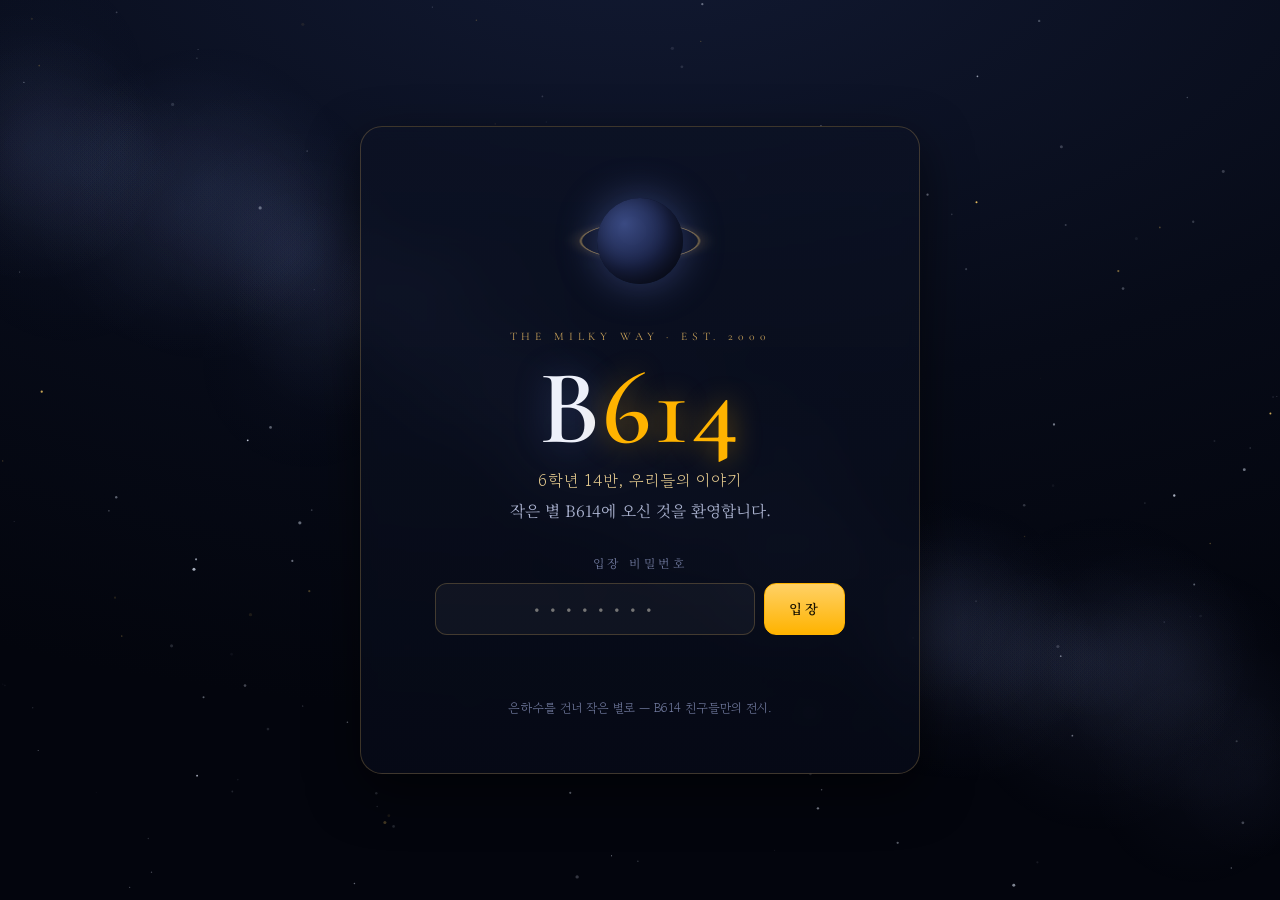
==== index.html @ b43a75d9 "B614 갤러리 최초 배포" ====
<!DOCTYPE html>
<html lang="ko">
<head>
  <meta charset="UTF-8" />
  <meta name="viewport" content="width=device-width, initial-scale=1.0, viewport-fit=cover" />
  <meta name="robots" content="noindex,nofollow" />
  <title>B614 — The Milky Way</title>
  <link rel="preconnect" href="https://fonts.googleapis.com" />
  <link rel="preconnect" href="https://fonts.gstatic.com" crossorigin />
  <link href="https://fonts.googleapis.com/css2?family=Gowun+Batang:wght@400;700&family=Noto+Serif+KR:wght@400;600;900&family=Cormorant+Garamond:ital,wght@0,400;0,600;1,400&display=swap" rel="stylesheet" />
  <link rel="stylesheet" href="css/style.css" />
</head>
<body class="page-intro">
  <canvas id="starfield" aria-hidden="true"></canvas>

  <main class="intro-wrap" id="introWrap">
    <div class="intro-card">
      <div class="planet" aria-hidden="true">
        <span class="planet-ring"></span>
        <span class="planet-body"></span>
      </div>
      <p class="kicker">THE MILKY WAY · est. 2000</p>
      <h1 class="logo">B<span class="logo-num">614</span></h1>
      <p class="tagline" id="introTagline">6학년 14반, 우리들의 이야기</p>
      <p class="intro-text" id="introText">작은 별 B614에 오신 것을 환영합니다.</p>

      <form id="gateForm" class="gate" autocomplete="off">
        <label class="gate-label" for="pw">입장 비밀번호</label>
        <div class="gate-row">
          <input type="password" id="pw" name="pw" inputmode="text"
                 placeholder="• • • • • • • •" aria-describedby="gateMsg" />
          <button type="submit" class="gate-btn">입장</button>
        </div>
        <p class="gate-msg" id="gateMsg" role="status" aria-live="polite"></p>
      </form>
      <p class="hint">은하수를 건너 작은 별로 — B614 친구들만의 전시.</p>
    </div>
  </main>

  <script src="js/auth.js"></script>
  <script src="js/starfield.js"></script>
  <script src="js/intro.js"></script>
</body>
</html>
---- css/style.css ----
/* ============================================================
   B614 — The Milky Way  /  gallery stylesheet
   딥네이비 미술관 + 골드 액자 + 코닥 옐로우 포인트 + 은하수
   ============================================================ */

:root{
  --navy-0:#070b18;     /* 가장 깊은 밤 */
  --navy-1:#0c1224;
  --navy-2:#121a33;
  --navy-3:#1b2748;
  --wall:#10162b;       /* 전시실 벽 */
  --wall-2:#0a0f1f;
  --gold:#c9a25a;
  --gold-soft:#e3c98e;
  --gold-deep:#9a7836;
  --kodak:#ffb300;      /* 코닥 옐로우 */
  --kodak-soft:#ffd166;
  --ink:#eef1fb;
  --ink-dim:#aab2cf;
  --ink-faint:#6f789c;
  --line:rgba(201,162,90,.28);
  --shadow:0 18px 50px rgba(0,0,0,.55);
  --serif:"Noto Serif KR","Gowun Batang",serif;
  --batang:"Gowun Batang",serif;
  --display:"Cormorant Garamond",serif;
}

*{box-sizing:border-box;margin:0;padding:0}
html,body{height:100%}
body{
  font-family:var(--serif);
  color:var(--ink);
  background:radial-gradient(120% 90% at 50% -10%, var(--navy-2) 0%, var(--navy-0) 60%, #03050d 100%);
  -webkit-font-smoothing:antialiased;
  overflow-x:hidden;
  line-height:1.7;
}
a{color:inherit;text-decoration:none}
img{display:block;max-width:100%}
::selection{background:var(--kodak);color:#1a1300}

#starfield{position:fixed;inset:0;z-index:0;width:100%;height:100%;display:block}

.kicker{
  font-family:var(--display);
  letter-spacing:.42em;
  text-transform:uppercase;
  font-size:.72rem;
  color:var(--gold);
  margin-bottom:.9rem;
}

/* ---- 공통 버튼 ---- */
.enter-btn{
  display:inline-block;
  font-family:var(--serif);
  font-weight:600;
  letter-spacing:.18em;
  padding:.78em 2.4em;
  border:1px solid var(--gold);
  border-radius:999px;
  color:var(--gold-soft);
  background:linear-gradient(180deg, rgba(201,162,90,.12), rgba(201,162,90,.02));
  cursor:pointer;
  transition:.35s cubic-bezier(.2,.7,.2,1);
}
.enter-btn:hover{
  color:#1a1300;
  background:linear-gradient(180deg,var(--kodak-soft),var(--kodak));
  border-color:var(--kodak);
  box-shadow:0 0 28px rgba(255,179,0,.35);
}
.ghost-link{
  color:var(--ink-faint);font-family:var(--display);
  letter-spacing:.25em;font-size:.85rem;
}
.ghost-link:hover{color:var(--gold-soft)}

/* ---- 행성/소행성 모티프 ---- */
.planet{position:relative;width:120px;height:120px;margin:0 auto 1.6rem;animation:float 7s ease-in-out infinite}
.planet.small{width:84px;height:84px}
.planet-body{
  position:absolute;inset:14%;border-radius:50%;
  background:radial-gradient(circle at 32% 30%, #3a4a82, #1a2348 55%, #0c1124 100%);
  box-shadow:0 0 40px rgba(120,150,255,.35), inset -8px -10px 22px rgba(0,0,0,.55);
}
.planet-ring{
  position:absolute;inset:0;border-radius:50%;
  border:2px solid rgba(201,162,90,.55);
  transform:rotateX(72deg) rotate(18deg);
  box-shadow:0 0 18px rgba(201,162,90,.25);
}
@keyframes float{0%,100%{transform:translateY(0)}50%{transform:translateY(-12px)}}

/* ============================================================
   인트로 / 게이트
   ============================================================ */
.page-intro,.page-lobby,.page-exit{position:relative;z-index:1;min-height:100%}
.intro-wrap{
  position:relative;z-index:1;min-height:100vh;min-height:100dvh;
  display:flex;align-items:center;justify-content:center;padding:6vh 1.2rem;
}
.intro-card{
  width:min(560px,100%);text-align:center;
  background:linear-gradient(180deg, rgba(12,18,36,.72), rgba(7,11,24,.82));
  border:1px solid var(--line);
  border-radius:22px;
  padding:clamp(2rem,6vw,3.4rem) clamp(1.4rem,5vw,2.8rem);
  box-shadow:var(--shadow);
  backdrop-filter:blur(7px);
  animation:rise .9s cubic-bezier(.2,.7,.2,1) both;
}
@keyframes rise{from{opacity:0;transform:translateY(26px)}to{opacity:1;transform:none}}

.logo{
  font-family:var(--display);
  font-size:clamp(4rem,17vw,6.6rem);
  line-height:.9;font-weight:600;letter-spacing:.02em;
  color:var(--ink);
  text-shadow:0 0 36px rgba(120,150,255,.25);
}
.logo-num{color:var(--kodak);text-shadow:0 0 30px rgba(255,179,0,.45)}
.tagline{font-family:var(--batang);color:var(--gold-soft);margin:.7rem 0 .2rem;letter-spacing:.05em}
.intro-text{color:var(--ink-dim);font-size:.98rem;margin-bottom:1.8rem}

.gate{margin-top:1.4rem}
.gate-label{display:block;font-size:.74rem;letter-spacing:.3em;color:var(--ink-faint);text-transform:uppercase;margin-bottom:.6rem}
.gate-row{display:flex;gap:.6rem;justify-content:center;flex-wrap:wrap}
#pw{
  flex:1;min-width:0;max-width:320px;
  font-family:var(--serif);font-size:1.05rem;letter-spacing:.18em;text-align:center;
  padding:.8em 1em;color:var(--ink);
  background:rgba(255,255,255,.04);
  border:1px solid var(--line);border-radius:12px;outline:none;
  transition:.3s;
}
#pw:focus{border-color:var(--kodak);box-shadow:0 0 0 3px rgba(255,179,0,.15)}
.gate-btn{
  font-family:var(--serif);font-weight:600;letter-spacing:.18em;
  padding:.8em 1.8em;border-radius:12px;cursor:pointer;
  color:#1a1300;border:1px solid var(--kodak);
  background:linear-gradient(180deg,var(--kodak-soft),var(--kodak));
  transition:.3s;
}
.gate-btn:hover{box-shadow:0 0 24px rgba(255,179,0,.4)}
.gate-msg{min-height:1.4em;margin-top:1rem;font-size:.92rem;color:var(--ink-dim);font-family:var(--batang)}
.gate-msg.error{color:#ff9a8b}
.gate-msg.ok{color:var(--kodak-soft)}
.hint{margin-top:1.6rem;font-size:.78rem;color:var(--ink-faint);font-family:var(--batang)}

.shake{animation:shake .5s}
@keyframes shake{
  0%,100%{transform:translateX(0)}
  15%,55%{transform:translateX(-9px)}
  35%,75%{transform:translateX(9px)}
}
.fade-out{animation:fadeOut .7s forwards}
@keyframes fadeOut{to{opacity:0;transform:scale(1.04);filter:blur(3px)}}

/* ============================================================
   로비
   ============================================================ */
.lobby-head{position:relative;z-index:1;text-align:center;padding:8vh 1.2rem 2vh}
.lobby-title{font-family:var(--display);font-size:clamp(2rem,7vw,3.4rem);font-weight:600;letter-spacing:.04em}
.lobby-sub{font-family:var(--batang);color:var(--gold-soft);margin-top:.5rem}
.lobby-guide{color:var(--ink-dim);font-size:.92rem;margin-top:1rem;font-family:var(--batang)}

.lobby-main{position:relative;z-index:1;max-width:1100px;margin:0 auto;padding:2vh 1.2rem 10vh}
.timeline{position:relative;height:1px;margin:1.5rem auto 3rem;max-width:760px}
.timeline-line{position:absolute;inset:0;background:linear-gradient(90deg,transparent,var(--gold),transparent);opacity:.5}

.doors{
  display:grid;gap:1.4rem;
  grid-template-columns:repeat(auto-fit,minmax(230px,1fr));
}
.door{
  position:relative;display:block;cursor:pointer;text-align:left;z-index:1;
  border:1px solid var(--line);border-radius:16px;overflow:hidden;
  background:linear-gradient(180deg, rgba(27,39,72,.55), rgba(10,15,31,.75));
  padding:0;min-height:300px;
  transition:transform .45s cubic-bezier(.2,.7,.2,1), border-color .45s, box-shadow .45s;
  transform-origin:center;
  animation:rise .8s backwards;
}
.door:hover,.door:focus-visible{
  transform:translateY(-12px) scale(1.22);z-index:5;
  border-color:var(--gold);
  box-shadow:0 30px 70px rgba(0,0,0,.6), 0 0 0 1px rgba(201,162,90,.35), 0 0 44px rgba(255,209,102,.2);
}
.door:focus-visible{outline:2px solid var(--kodak);outline-offset:3px}
.door-frame{
  position:relative;height:170px;margin:14px 14px 0;border-radius:10px;overflow:hidden;
  background:#05070f;border:1px solid rgba(201,162,90,.25);
}
.door-frame::after{ /* 스포트라이트 */
  content:"";position:absolute;inset:0;
  background:radial-gradient(120% 80% at 50% 0%, rgba(255,209,102,.16), transparent 60%);
  pointer-events:none;
}
.door-frame img{width:100%;height:100%;object-fit:cover;opacity:.9;transition:.6s}
.door:hover .door-frame img{opacity:1}
.door-frame.empty{display:flex;align-items:center;justify-content:center;color:var(--ink-faint);font-family:var(--display);letter-spacing:.2em}
.door-body{padding:1rem 1.2rem 1.4rem}
.door-no{font-family:var(--display);color:var(--gold);letter-spacing:.3em;font-size:.74rem}
.door-title{font-size:1.18rem;font-weight:600;margin:.35rem 0 .25rem;line-height:1.35}
.door-period{color:var(--ink-faint);font-family:var(--display);letter-spacing:.18em;font-size:.85rem}
.door-meta{margin-top:.7rem;color:var(--ink-dim);font-size:.82rem;font-family:var(--batang)}
.door-cta{margin-top:.9rem;color:var(--gold-soft);font-size:.82rem;letter-spacing:.15em}
.door:hover .door-cta{color:var(--kodak-soft)}

.lobby-foot{text-align:center;margin-top:3.5rem}

/* ============================================================
   전시실
   ============================================================ */
.page-room{background:var(--wall-2)}
.room-bg{
  position:fixed;inset:0;z-index:0;
  background:
    radial-gradient(80% 60% at 50% -5%, rgba(255,209,102,.05), transparent 55%),
    linear-gradient(180deg, var(--wall) 0%, var(--wall-2) 70%, #05070f 100%);
}
.room-bg::after{ /* 바닥 라인 */
  content:"";position:absolute;left:0;right:0;bottom:0;height:34vh;
  background:linear-gradient(180deg, transparent, rgba(0,0,0,.5));
  border-top:1px solid rgba(201,162,90,.08);
}

.room-head{
  position:sticky;top:0;z-index:5;
  display:flex;align-items:center;justify-content:space-between;gap:1rem;
  padding:.9rem clamp(1rem,4vw,2rem);
  background:linear-gradient(180deg, rgba(7,11,24,.92), rgba(7,11,24,.45));
  backdrop-filter:blur(6px);
  border-bottom:1px solid var(--line);
}
.back-link{color:var(--ink-dim);font-family:var(--display);letter-spacing:.15em;font-size:.9rem;white-space:nowrap}
.back-link:hover{color:var(--gold-soft)}
.room-head-mid{text-align:center;flex:1;min-width:0}
.room-kicker{font-family:var(--display);color:var(--gold);letter-spacing:.3em;font-size:.7rem}
.room-title{font-size:clamp(1.05rem,3.4vw,1.5rem);font-weight:600;line-height:1.3;
  overflow:hidden;text-overflow:ellipsis;white-space:nowrap}
.room-count{color:var(--ink-faint);font-family:var(--display);letter-spacing:.12em;font-size:.82rem;white-space:nowrap}

/* 방 진입 내레이션 */
.room-intro-overlay{
  position:fixed;inset:0;z-index:30;display:flex;align-items:center;justify-content:center;
  padding:2rem 1.4rem;text-align:center;
  background:radial-gradient(80% 70% at 50% 40%, rgba(12,18,36,.92), rgba(3,5,13,.97));
  transition:opacity .8s, visibility .8s;
}
.room-intro-overlay.hidden{opacity:0;visibility:hidden;pointer-events:none}
.room-intro-inner{max-width:620px;animation:rise 1s both}
.room-intro-kicker{font-family:var(--display);color:var(--gold);letter-spacing:.35em;font-size:.8rem;margin-bottom:1rem}
.room-intro-title{font-size:clamp(1.6rem,6vw,2.6rem);font-weight:600;margin-bottom:1.4rem;line-height:1.3}
.room-intro-text{font-family:var(--batang);color:var(--ink-dim);font-size:1.05rem;line-height:1.9;margin-bottom:2.2rem;white-space:pre-line}

/* 전시 갤러리 (가로 스크롤 레일) */
.gallery{
  position:relative;z-index:1;
  display:flex;gap:clamp(1.4rem,5vw,3.4rem);
  overflow-x:auto;overflow-y:hidden;
  scroll-snap-type:x mandatory;
  padding:clamp(2rem,6vh,4rem) clamp(1.2rem,8vw,6rem) 5rem;
  min-height:calc(100vh - 60px);
  align-items:center;
  -webkit-overflow-scrolling:touch;
  scrollbar-width:thin;scrollbar-color:var(--gold-deep) transparent;
}
.gallery::-webkit-scrollbar{height:8px}
.gallery::-webkit-scrollbar-thumb{background:var(--gold-deep);border-radius:8px}

.exhibit{
  scroll-snap-align:center;flex:0 0 auto;
  width:min(82vw,460px);text-align:center;
  animation:rise .9s both;
}
/* 액자 */
.frame{
  position:relative;display:inline-block;cursor:pointer;
  padding:clamp(10px,2.5vw,18px);
  background:linear-gradient(145deg,#2a2038,#15101f);
  border:2px solid var(--gold);
  border-radius:4px;
  box-shadow:
    0 0 0 6px rgba(201,162,90,.12),
    0 26px 60px rgba(0,0,0,.6),
    inset 0 0 0 1px rgba(255,255,255,.06);
  transition:.45s cubic-bezier(.2,.7,.2,1);
}
.frame::before{ /* 스포트라이트 */
  content:"";position:absolute;left:50%;top:-46%;width:160%;height:120%;
  transform:translateX(-50%);pointer-events:none;
  background:radial-gradient(50% 60% at 50% 0%, rgba(255,209,102,.22), transparent 70%);
}
.frame:hover{transform:translateY(-8px) scale(1.012)}
.frame:hover .frame-mat{box-shadow:inset 0 0 40px rgba(255,179,0,.18)}
.frame:focus-visible{outline:2px solid var(--kodak);outline-offset:6px}
.frame-mat{
  position:relative;background:#0a0c14;border:1px solid rgba(0,0,0,.6);overflow:hidden;
  box-shadow:inset 0 2px 12px rgba(0,0,0,.7);
}
.frame-mat img{width:100%;height:auto;display:block;min-height:120px;background:#0a0c14}
.frame-mat .ph-fallback{
  display:flex;align-items:center;justify-content:center;
  aspect-ratio:4/3;color:var(--ink-faint);font-family:var(--display);letter-spacing:.2em;
  background:repeating-linear-gradient(45deg,#0d1020,#0d1020 12px,#0a0c14 12px,#0a0c14 24px);
}
.frame-mat .quote-card{
  width:min(72vw,360px);aspect-ratio:4/3;box-sizing:border-box;
  display:flex;flex-direction:column;justify-content:center;align-items:center;gap:.8rem;
  padding:clamp(1.1rem,3.5vw,2rem);text-align:center;
  background:radial-gradient(120% 100% at 50% 0%, #1b1530, #0a0c14 72%);
}
.quote-card .quote-mark{
  font-family:var(--display);color:var(--gold);font-size:2.6rem;line-height:.2;opacity:.7;
}
.quote-card .quote-text{
  font-family:var(--batang);color:var(--ink);
  font-size:clamp(.95rem,2.6vw,1.1rem);line-height:1.75;word-break:keep-all;
}
.quote-card .quote-by{
  font-family:var(--display);color:var(--gold-soft);letter-spacing:.32em;font-size:.7rem;
}
.frame-count{
  position:absolute;right:14px;bottom:14px;z-index:2;
  font-family:var(--display);font-size:.72rem;letter-spacing:.1em;
  color:#1a1300;background:var(--kodak);padding:.15em .6em;border-radius:999px;
}

/* 캡션 패널 (액자 라벨) */
.label{
  margin:1.3rem auto 0;max-width:380px;
  border-top:1px solid var(--line);padding-top:1rem;
}
.label-date{font-family:var(--display);color:var(--gold);letter-spacing:.22em;font-size:.82rem}
.label-title{font-size:1.18rem;font-weight:600;margin:.3rem 0}
.label-place{color:var(--ink-faint);font-size:.82rem;font-family:var(--batang);margin-bottom:.5rem}
.label-cap{color:var(--ink-dim);font-size:.92rem;font-family:var(--batang)}
.label-more{margin-top:.7rem;color:var(--gold-soft);font-size:.78rem;letter-spacing:.12em}

.exhibit.end-card{width:min(82vw,420px);text-align:center}
.end-card .end-inner{
  border:1px solid var(--line);border-radius:18px;padding:2.6rem 1.6rem;
  background:linear-gradient(180deg, rgba(27,39,72,.4), rgba(10,15,31,.6));
}
.end-card h3{font-family:var(--display);font-size:1.8rem;font-weight:600;margin-bottom:.6rem}
.end-card p{color:var(--ink-dim);font-family:var(--batang);margin-bottom:1.6rem}

.gallery-empty{margin:auto;text-align:center;color:var(--ink-faint);font-family:var(--batang)}

/* 방 하단 이동 */
.room-foot{
  position:fixed;bottom:0;left:0;right:0;z-index:5;
  display:flex;align-items:center;justify-content:space-between;gap:.6rem;
  padding:.7rem clamp(1rem,4vw,2rem);
  background:linear-gradient(0deg, rgba(7,11,24,.95), rgba(7,11,24,.3));
  border-top:1px solid var(--line);backdrop-filter:blur(6px);
}
.room-move{
  font-family:var(--display);letter-spacing:.15em;font-size:.85rem;color:var(--ink-dim);
  cursor:pointer;background:none;border:none;padding:.5em .4em;transition:.3s;
}
.room-move:hover{color:var(--gold-soft)}
.room-move.disabled{opacity:.25;pointer-events:none}
.room-move.to-lobby{color:var(--gold)}

/* ============================================================
   라이트박스
   ============================================================ */
.lightbox{
  position:fixed;inset:0;z-index:50;display:none;
  background:rgba(3,5,13,.96);
  flex-direction:column;
}
.lightbox.open{display:flex;animation:fade .35s}
@keyframes fade{from{opacity:0}to{opacity:1}}
.lb-close{
  position:absolute;top:1rem;right:1.2rem;z-index:3;
  width:46px;height:46px;border-radius:50%;cursor:pointer;
  font-size:1.6rem;line-height:1;color:var(--ink);
  background:rgba(255,255,255,.06);border:1px solid var(--line);transition:.3s;
}
.lb-close:hover{background:var(--kodak);color:#1a1300;border-color:var(--kodak)}
.lb-nav{
  position:absolute;top:38%;z-index:3;width:52px;height:52px;border-radius:50%;
  font-size:1.8rem;cursor:pointer;color:var(--ink-dim);
  background:rgba(255,255,255,.04);border:1px solid var(--line);transition:.3s;
}
.lb-nav:hover{color:var(--gold-soft);border-color:var(--gold)}
.lb-prev{left:1rem}.lb-next{right:1rem}
.lb-nav.disabled{opacity:.2;pointer-events:none}

.lb-stage{
  flex:1;overflow:hidden;display:flex;flex-direction:row;align-items:center;justify-content:center;
  padding:4.5rem clamp(1.4rem,5vw,4rem) 3rem;gap:clamp(1.8rem,4vw,3.4rem);
}
.lb-imgs{
  position:relative;
  flex:0 0 auto;width:52%;max-width:620px;min-width:300px;height:86vh;overflow:hidden;
  display:flex;flex-direction:column;gap:1rem;justify-content:center;align-items:center;
}
.lb-zoom{
  position:absolute;inset:0;z-index:6;display:none;
  align-items:center;justify-content:center;background:rgba(3,5,13,.97);
}
.lb-zoom.show{display:flex;animation:fade .2s}
.lb-zoom img{
  max-width:100%;max-height:86vh;width:auto;height:auto;
  border:8px solid #1a1426;border-radius:3px;box-shadow:0 20px 50px rgba(0,0,0,.6);
}
.lb-imgs > img{
  max-height:var(--ih,74vh);max-width:100%;width:auto;height:auto;
  border:8px solid #1a1426;border-radius:3px;
  box-shadow:0 20px 50px rgba(0,0,0,.6);background:#0a0c14;
}
.lb-imgs .ph-fallback{
  width:min(40vw,420px);aspect-ratio:4/3;display:flex;align-items:center;justify-content:center;
  color:var(--ink-faint);font-family:var(--display);letter-spacing:.2em;
  border:8px solid #1a1426;border-radius:3px;
  background:repeating-linear-gradient(45deg,#0d1020,#0d1020 12px,#0a0c14 12px,#0a0c14 24px);
}
.lb-info{
  position:relative;
  flex:1 1 0;min-width:0;max-width:560px;max-height:84vh;overflow-y:auto;
  text-align:left;animation:rise .6s both;
  scrollbar-width:none;-ms-overflow-style:none;
}
.lb-info::-webkit-scrollbar{width:0;height:0;display:none}
.lb-info.has-more::after{
  content:"";position:sticky;bottom:0;left:0;right:0;display:block;
  height:64px;margin-top:-64px;pointer-events:none;transition:opacity .3s;
  background:linear-gradient(to top, rgba(3,5,13,.98), rgba(3,5,13,0));
}
.lb-info.has-more.at-bottom::after{opacity:0}
.lb-date{font-family:var(--display);color:var(--gold);letter-spacing:.25em;font-size:.85rem}
.lb-title{font-size:1.7rem;font-weight:600;margin:.4rem 0}
.lb-place{color:var(--ink-faint);font-family:var(--batang);margin-bottom:1.2rem;font-size:.9rem}
.lb-story{
  color:var(--ink-dim);font-family:var(--batang);font-size:1.04rem;line-height:2;
  text-align:left;white-space:pre-line;
  border-top:1px solid var(--line);padding-top:1.4rem;
}
.lb-speakers{margin-top:1.4rem;display:flex;gap:.5rem;justify-content:center;flex-wrap:wrap}
.lb-speaker{
  font-family:var(--display);font-size:.78rem;letter-spacing:.1em;
  color:var(--gold-soft);border:1px solid var(--line);border-radius:999px;padding:.2em .8em;
}

/* ============================================================
   출구
   ============================================================ */
.exit-wrap{
  position:relative;z-index:1;min-height:100vh;min-height:100dvh;
  display:flex;flex-direction:column;align-items:center;justify-content:center;
  text-align:center;padding:8vh 1.4rem;gap:.4rem;
}
.exit-title{font-family:var(--display);font-size:clamp(2.4rem,9vw,4rem);font-weight:600;line-height:1.2;margin:.4rem 0}
.exit-text{color:var(--ink-dim);font-family:var(--batang);margin:1rem 0 1.6rem;line-height:2}
.exit-pub{color:var(--ink-faint);font-family:var(--display);letter-spacing:.2em;font-size:.85rem;margin-bottom:2rem}

.fade-in{animation:rise 1s both}

/* ============================================================
   반응형
   ============================================================ */
@media (max-width:760px){
  .lb-stage{flex-direction:column;align-items:center;overflow-y:auto}
  .lb-imgs{width:100%;max-width:100%;min-width:0;height:auto;max-height:none}
  .lb-info{max-width:100%;max-height:none;text-align:center}
  .lb-info.has-more::after{display:none}
}
@media (max-width:560px){
  .gate-row{flex-direction:column}
  #pw{max-width:none}
  .gate-btn{width:100%}
  .doors{grid-template-columns:1fr}
  .room-count{display:none}
  .lb-nav{top:auto;bottom:1rem;width:46px;height:46px}
  .room-title{font-size:1.02rem}
}
@media (prefers-reduced-motion:reduce){
  *{animation:none!important;transition:none!important}
}
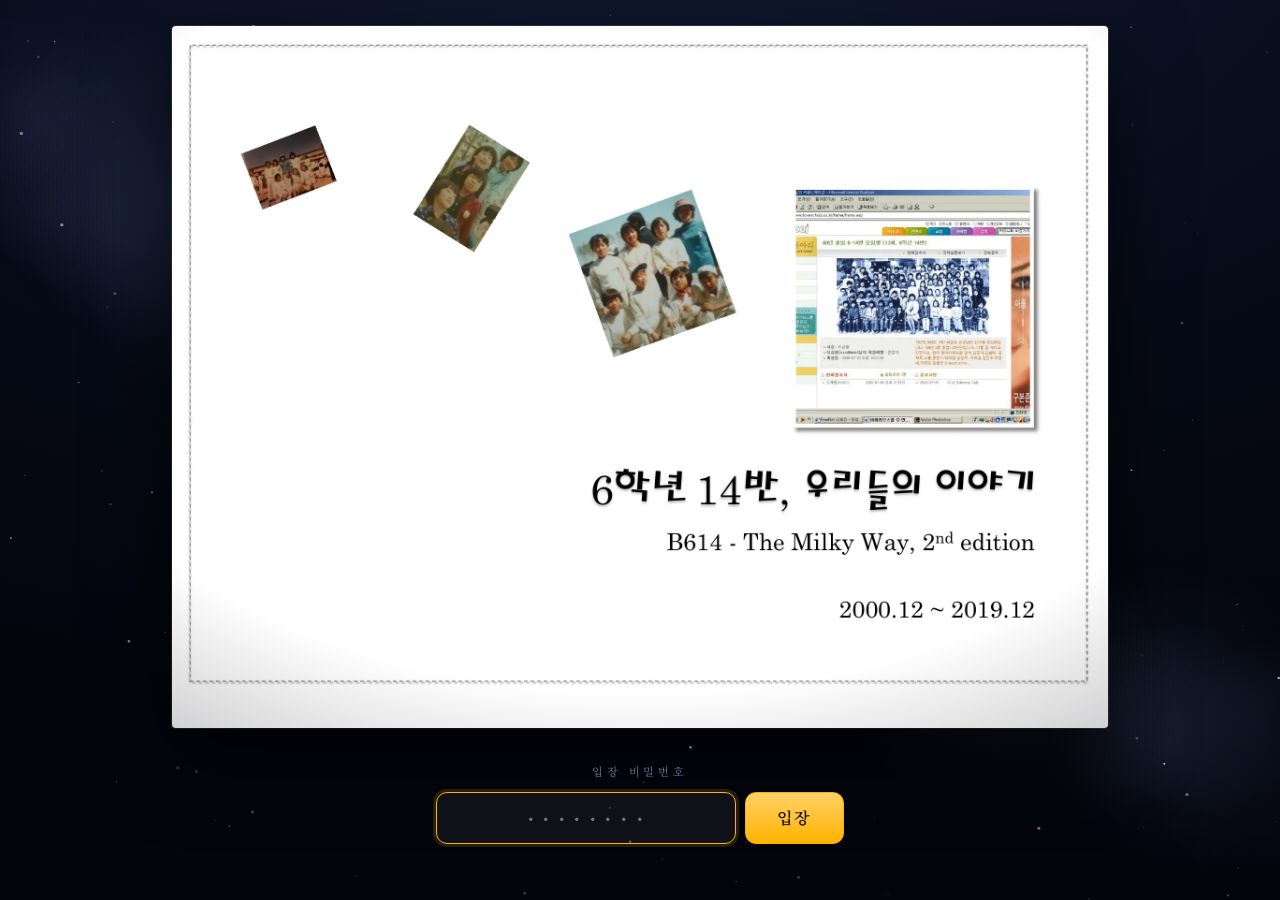
==== commit 8c4bd3fb: "원본 PDF 페이지를 넘겨보는 앨범으로 전면 재구축 기존 미술관형 구성(전시실 4개 + 퀴즈룸)을 내리고, 원본 앨범 『B614 사진 앨범 2000~2019』 2nd edition" ====
--- a/index.html
+++ b/index.html
@@ -8,37 +8,33 @@
   <link rel="preconnect" href="https://fonts.googleapis.com" />
   <link rel="preconnect" href="https://fonts.gstatic.com" crossorigin />
   <link href="https://fonts.googleapis.com/css2?family=Gowun+Batang:wght@400;700&family=Noto+Serif+KR:wght@400;600;900&family=Cormorant+Garamond:ital,wght@0,400;0,600;1,400&display=swap" rel="stylesheet" />
-  <link rel="stylesheet" href="css/style.css" />
+  <link rel="stylesheet" href="css/base.css" />
+  <link rel="stylesheet" href="css/enter.css" />
 </head>
-<body class="page-intro">
+<body class="page-enter">
   <canvas id="starfield" aria-hidden="true"></canvas>
 
-  <main class="intro-wrap" id="introWrap">
-    <div class="intro-card">
-      <div class="planet" aria-hidden="true">
-        <span class="planet-ring"></span>
-        <span class="planet-body"></span>
+  <main class="enter-stage">
+    <div class="cover-frame">
+      <picture>
+        <source srcset="assets/cover/p001.webp" type="image/webp" />
+        <img src="assets/cover/p001.jpg" alt="B614 사진 앨범 표지 — 6학년 14반, 우리들의 이야기" />
+      </picture>
+    </div>
+
+    <form id="gateForm" class="gate" autocomplete="off">
+      <label class="gate-label" for="pw">입장 비밀번호</label>
+      <div class="gate-row">
+        <input type="password" id="pw" name="pw" inputmode="text"
+               placeholder="• • • • • • • •" aria-describedby="gateMsg" />
+        <button type="submit" class="gate-btn">입장</button>
       </div>
-      <p class="kicker">THE MILKY WAY · est. 2000</p>
-      <h1 class="logo">B<span class="logo-num">614</span></h1>
-      <p class="tagline" id="introTagline">6학년 14반, 우리들의 이야기</p>
-      <p class="intro-text" id="introText">작은 별 B614에 오신 것을 환영합니다.</p>
-
-      <form id="gateForm" class="gate" autocomplete="off">
-        <label class="gate-label" for="pw">입장 비밀번호</label>
-        <div class="gate-row">
-          <input type="password" id="pw" name="pw" inputmode="text"
-                 placeholder="• • • • • • • •" aria-describedby="gateMsg" />
-          <button type="submit" class="gate-btn">입장</button>
-        </div>
-        <p class="gate-msg" id="gateMsg" role="status" aria-live="polite"></p>
-      </form>
-      <p class="hint">은하수를 건너 작은 별로 — B614 친구들만의 전시.</p>
-    </div>
+      <p class="gate-msg" id="gateMsg" role="status" aria-live="polite"></p>
+    </form>
   </main>
 
   <script src="js/auth.js"></script>
   <script src="js/starfield.js"></script>
-  <script src="js/intro.js"></script>
+  <script src="js/enter.js"></script>
 </body>
 </html>
--- a/css/base.css
+++ b/css/base.css
@@ -0,0 +1,75 @@
+/* ============================================================
+   B614 — The Milky Way
+   공통 토큰 / 리셋 / 세 화면(입장·상영관·앨범)이 함께 쓰는 조각
+   ============================================================ */
+
+:root{
+  --navy-0:#070b18;     /* 가장 깊은 밤 */
+  --navy-1:#0c1224;
+  --navy-2:#121a33;
+  --navy-3:#1b2748;
+  --gold:#c9a25a;
+  --gold-soft:#e3c98e;
+  --gold-deep:#9a7836;
+  --kodak:#ffb300;      /* 코닥 옐로우 */
+  --kodak-soft:#ffd166;
+  --ink:#eef1fb;
+  --ink-dim:#aab2cf;
+  --ink-faint:#6f789c;
+  --line:rgba(201,162,90,.28);
+  --shadow:0 18px 50px rgba(0,0,0,.55);
+  --serif:"Noto Serif KR","Gowun Batang",serif;
+  --batang:"Gowun Batang",serif;
+  --display:"Cormorant Garamond",serif;
+}
+
+*{box-sizing:border-box;margin:0;padding:0}
+html,body{height:100%}
+body{
+  font-family:var(--serif);
+  color:var(--ink);
+  background:var(--navy-0);
+  -webkit-font-smoothing:antialiased;
+  overflow-x:hidden;
+  line-height:1.7;
+}
+a{color:inherit;text-decoration:none}
+img{display:block;max-width:100%}
+button{font:inherit;color:inherit}
+::selection{background:var(--kodak);color:#1a1300}
+
+#starfield{position:fixed;inset:0;z-index:0;width:100%;height:100%;display:block}
+
+.kicker{
+  font-family:var(--display);
+  letter-spacing:.42em;
+  text-transform:uppercase;
+  font-size:.72rem;
+  color:var(--gold);
+}
+
+.ghost-link{
+  color:var(--ink-faint);font-family:var(--display);
+  letter-spacing:.25em;font-size:.85rem;
+  transition:color .3s;
+}
+.ghost-link:hover{color:var(--gold-soft)}
+
+.shake{animation:shake .5s}
+@keyframes shake{
+  0%,100%{transform:translateX(0)}
+  15%,55%{transform:translateX(-9px)}
+  35%,75%{transform:translateX(9px)}
+}
+.fade-out{animation:fadeOut .7s forwards}
+@keyframes fadeOut{to{opacity:0;transform:scale(1.04);filter:blur(3px)}}
+
+.hidden{display:none !important}
+
+@media (prefers-reduced-motion:reduce){
+  *,*::before,*::after{
+    animation-duration:.01ms !important;
+    animation-iteration-count:1 !important;
+    transition-duration:.01ms !important;
+  }
+}
--- a/css/enter.css
+++ b/css/enter.css
@@ -0,0 +1,89 @@
+/* ============================================================
+   입장 — 원본 표지(p1)를 그대로 세우고 그 앞에 문을 둔다
+   4:3 표지가 화면에 놓이면 좌우에 여백이 남고, 그 여백은 은하수가 채운다
+   ============================================================ */
+
+.page-enter{
+  position:relative;
+  height:100dvh;
+  overflow:hidden;
+  background:radial-gradient(120% 90% at 50% -10%, var(--navy-2) 0%, var(--navy-0) 60%, #03050d 100%);
+}
+
+.enter-stage{
+  position:relative;z-index:1;
+  height:100dvh;
+  display:grid;
+  place-items:center;
+  padding:2.4vh 1rem 1rem;
+}
+
+/* ---- 표지 ---- */
+.cover-frame{
+  position:relative;
+  max-width:min(96vw, 152vh);   /* 4:3 + 아래 게이트 높이를 고려한 여유 */
+  max-height:100%;
+  animation:coverIn 1.4s cubic-bezier(.2,.7,.2,1) both;
+}
+.cover-frame img{
+  width:100%;height:auto;
+  max-height:78dvh;
+  object-fit:contain;
+  border-radius:4px;
+  box-shadow:0 30px 80px rgba(0,0,0,.7), 0 0 0 1px rgba(201,162,90,.22);
+}
+/* 표지 위로 아주 옅은 필름 톤 */
+.cover-frame::after{
+  content:"";position:absolute;inset:0;border-radius:4px;pointer-events:none;
+  background:radial-gradient(120% 100% at 50% 40%, transparent 55%, rgba(3,5,13,.45) 100%);
+}
+@keyframes coverIn{
+  from{opacity:0;transform:translateY(18px) scale(.985)}
+  to{opacity:1;transform:none}
+}
+
+/* ---- 게이트 ---- */
+.gate{
+  margin-top:clamp(1.1rem,2.6vh,2rem);
+  text-align:center;
+  animation:gateIn 1.1s .5s cubic-bezier(.2,.7,.2,1) both;
+}
+@keyframes gateIn{from{opacity:0;transform:translateY(14px)}to{opacity:1;transform:none}}
+
+.gate-label{
+  display:block;font-size:.7rem;letter-spacing:.34em;
+  color:var(--ink-faint);text-transform:uppercase;margin-bottom:.7rem;
+}
+.gate-row{display:flex;gap:.55rem;justify-content:center;flex-wrap:wrap}
+
+#pw{
+  flex:1;min-width:0;width:min(300px,70vw);
+  font-family:var(--serif);font-size:1.02rem;letter-spacing:.2em;text-align:center;
+  padding:.72em 1em;color:var(--ink);
+  background:rgba(255,255,255,.05);
+  border:1px solid var(--line);border-radius:11px;outline:none;
+  transition:border-color .3s, box-shadow .3s;
+}
+#pw:focus{border-color:var(--kodak);box-shadow:0 0 0 3px rgba(255,179,0,.15)}
+
+.gate-btn{
+  font-weight:600;letter-spacing:.18em;
+  padding:.72em 1.9em;border-radius:11px;cursor:pointer;
+  color:#1a1300;border:1px solid var(--kodak);
+  background:linear-gradient(180deg,var(--kodak-soft),var(--kodak));
+  transition:box-shadow .3s, transform .3s;
+}
+.gate-btn:hover{box-shadow:0 0 24px rgba(255,179,0,.4);transform:translateY(-1px)}
+
+.gate-msg{
+  min-height:1.5em;margin-top:.85rem;font-size:.9rem;
+  color:var(--ink-dim);font-family:var(--batang);
+}
+.gate-msg.error{color:#ff9a8b}
+.gate-msg.ok{color:var(--kodak-soft)}
+
+@media (max-width:560px){
+  .cover-frame img{max-height:60dvh}
+  .gate-row{flex-direction:column;align-items:center}
+  #pw,.gate-btn{width:min(300px,80vw)}
+}
